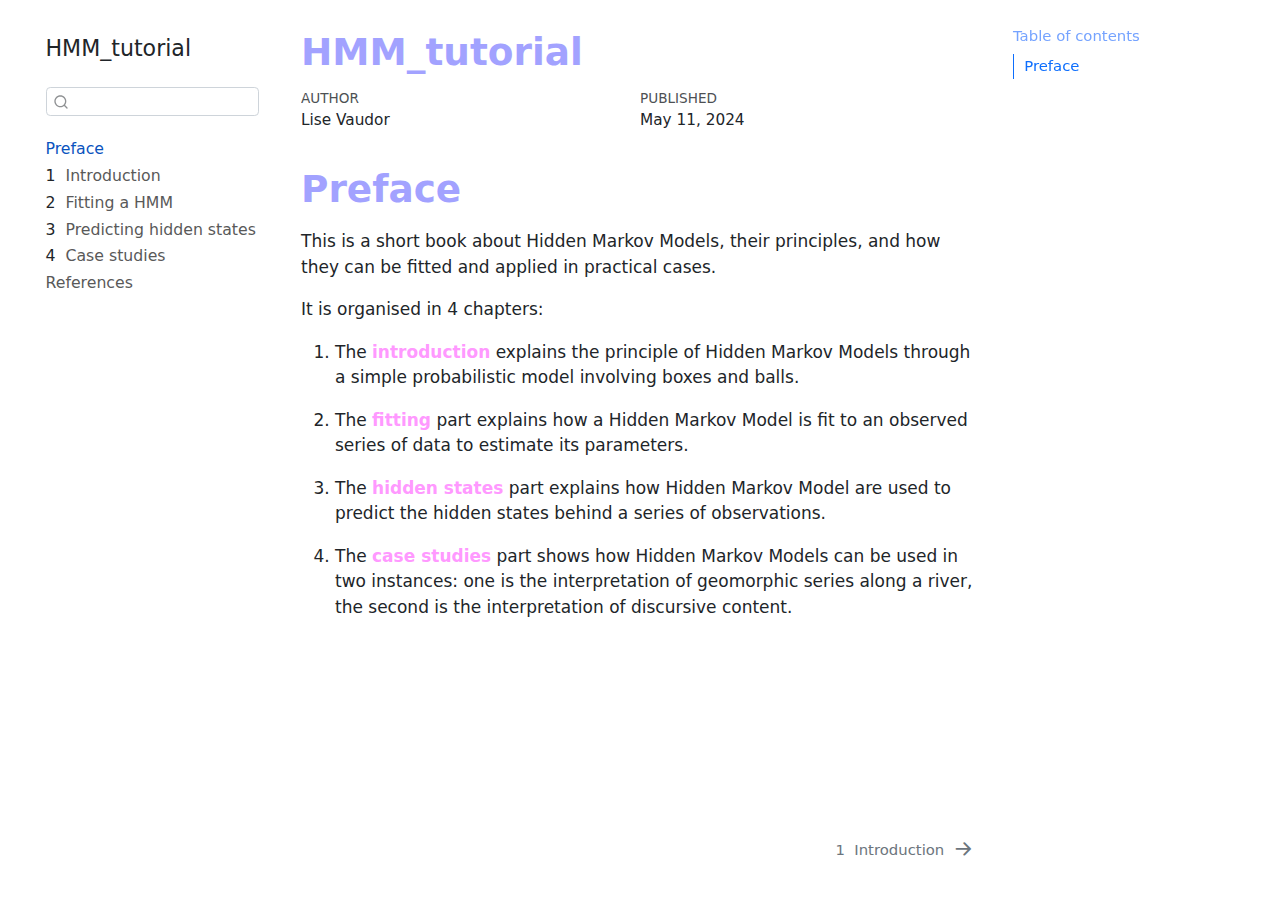
==== docs/index.html @ 858ee053 "first commit" ====
<!DOCTYPE html>
<html xmlns="http://www.w3.org/1999/xhtml" lang="en" xml:lang="en"><head>

<meta charset="utf-8">
<meta name="generator" content="quarto-1.3.361">

<meta name="viewport" content="width=device-width, initial-scale=1.0, user-scalable=yes">

<meta name="author" content="Lise Vaudor">
<meta name="dcterms.date" content="2024-05-11">

<title>HMM_tutorial</title>
<style>
code{white-space: pre-wrap;}
span.smallcaps{font-variant: small-caps;}
div.columns{display: flex; gap: min(4vw, 1.5em);}
div.column{flex: auto; overflow-x: auto;}
div.hanging-indent{margin-left: 1.5em; text-indent: -1.5em;}
ul.task-list{list-style: none;}
ul.task-list li input[type="checkbox"] {
  width: 0.8em;
  margin: 0 0.8em 0.2em -1em; /* quarto-specific, see https://github.com/quarto-dev/quarto-cli/issues/4556 */ 
  vertical-align: middle;
}
</style>


<script src="site_libs/quarto-nav/quarto-nav.js"></script>
<script src="site_libs/quarto-nav/headroom.min.js"></script>
<script src="site_libs/clipboard/clipboard.min.js"></script>
<script src="site_libs/quarto-search/autocomplete.umd.js"></script>
<script src="site_libs/quarto-search/fuse.min.js"></script>
<script src="site_libs/quarto-search/quarto-search.js"></script>
<meta name="quarto:offset" content="./">
<link href="./intro.html" rel="next">
<script src="site_libs/quarto-html/quarto.js"></script>
<script src="site_libs/quarto-html/popper.min.js"></script>
<script src="site_libs/quarto-html/tippy.umd.min.js"></script>
<script src="site_libs/quarto-html/anchor.min.js"></script>
<link href="site_libs/quarto-html/tippy.css" rel="stylesheet">
<link href="site_libs/quarto-html/quarto-syntax-highlighting.css" rel="stylesheet" id="quarto-text-highlighting-styles">
<script src="site_libs/bootstrap/bootstrap.min.js"></script>
<link href="site_libs/bootstrap/bootstrap-icons.css" rel="stylesheet">
<link href="site_libs/bootstrap/bootstrap.min.css" rel="stylesheet" id="quarto-bootstrap" data-mode="light">
<script id="quarto-search-options" type="application/json">{
  "location": "sidebar",
  "copy-button": false,
  "collapse-after": 3,
  "panel-placement": "start",
  "type": "textbox",
  "limit": 20,
  "language": {
    "search-no-results-text": "No results",
    "search-matching-documents-text": "matching documents",
    "search-copy-link-title": "Copy link to search",
    "search-hide-matches-text": "Hide additional matches",
    "search-more-match-text": "more match in this document",
    "search-more-matches-text": "more matches in this document",
    "search-clear-button-title": "Clear",
    "search-detached-cancel-button-title": "Cancel",
    "search-submit-button-title": "Submit",
    "search-label": "Search"
  }
}</script>


<link rel="stylesheet" href="style.css">
</head>

<body class="nav-sidebar floating">

<div id="quarto-search-results"></div>
  <header id="quarto-header" class="headroom fixed-top">
  <nav class="quarto-secondary-nav">
    <div class="container-fluid d-flex">
      <button type="button" class="quarto-btn-toggle btn" data-bs-toggle="collapse" data-bs-target="#quarto-sidebar,#quarto-sidebar-glass" aria-controls="quarto-sidebar" aria-expanded="false" aria-label="Toggle sidebar navigation" onclick="if (window.quartoToggleHeadroom) { window.quartoToggleHeadroom(); }">
        <i class="bi bi-layout-text-sidebar-reverse"></i>
      </button>
      <nav class="quarto-page-breadcrumbs" aria-label="breadcrumb"><ol class="breadcrumb"><li class="breadcrumb-item"><a href="./index.html">Preface</a></li></ol></nav>
      <a class="flex-grow-1" role="button" data-bs-toggle="collapse" data-bs-target="#quarto-sidebar,#quarto-sidebar-glass" aria-controls="quarto-sidebar" aria-expanded="false" aria-label="Toggle sidebar navigation" onclick="if (window.quartoToggleHeadroom) { window.quartoToggleHeadroom(); }">      
      </a>
      <button type="button" class="btn quarto-search-button" aria-label="" onclick="window.quartoOpenSearch();">
        <i class="bi bi-search"></i>
      </button>
    </div>
  </nav>
</header>
<!-- content -->
<div id="quarto-content" class="quarto-container page-columns page-rows-contents page-layout-article">
<!-- sidebar -->
  <nav id="quarto-sidebar" class="sidebar collapse collapse-horizontal sidebar-navigation floating overflow-auto">
    <div class="pt-lg-2 mt-2 text-left sidebar-header">
    <div class="sidebar-title mb-0 py-0">
      <a href="./">HMM_tutorial</a> 
    </div>
      </div>
        <div class="mt-2 flex-shrink-0 align-items-center">
        <div class="sidebar-search">
        <div id="quarto-search" class="" title="Search"></div>
        </div>
        </div>
    <div class="sidebar-menu-container"> 
    <ul class="list-unstyled mt-1">
        <li class="sidebar-item">
  <div class="sidebar-item-container"> 
  <a href="./index.html" class="sidebar-item-text sidebar-link active">
 <span class="menu-text">Preface</span></a>
  </div>
</li>
        <li class="sidebar-item">
  <div class="sidebar-item-container"> 
  <a href="./intro.html" class="sidebar-item-text sidebar-link">
 <span class="menu-text"><span class="chapter-number">1</span>&nbsp; <span class="chapter-title">Introduction</span></span></a>
  </div>
</li>
        <li class="sidebar-item">
  <div class="sidebar-item-container"> 
  <a href="./fitting.html" class="sidebar-item-text sidebar-link">
 <span class="menu-text"><span class="chapter-number">2</span>&nbsp; <span class="chapter-title">Fitting a HMM</span></span></a>
  </div>
</li>
        <li class="sidebar-item">
  <div class="sidebar-item-container"> 
  <a href="./hidden_states.html" class="sidebar-item-text sidebar-link">
 <span class="menu-text"><span class="chapter-number">3</span>&nbsp; <span class="chapter-title">Predicting hidden states</span></span></a>
  </div>
</li>
        <li class="sidebar-item">
  <div class="sidebar-item-container"> 
  <a href="./case_studies.html" class="sidebar-item-text sidebar-link">
 <span class="menu-text"><span class="chapter-number">4</span>&nbsp; <span class="chapter-title">Case studies</span></span></a>
  </div>
</li>
        <li class="sidebar-item">
  <div class="sidebar-item-container"> 
  <a href="./references.html" class="sidebar-item-text sidebar-link">
 <span class="menu-text">References</span></a>
  </div>
</li>
    </ul>
    </div>
</nav>
<div id="quarto-sidebar-glass" data-bs-toggle="collapse" data-bs-target="#quarto-sidebar,#quarto-sidebar-glass"></div>
<!-- margin-sidebar -->
    <div id="quarto-margin-sidebar" class="sidebar margin-sidebar">
        <nav id="TOC" role="doc-toc" class="toc-active">
    <h2 id="toc-title">Table of contents</h2>
   
  <ul>
  <li><a href="#preface" id="toc-preface" class="nav-link active" data-scroll-target="#preface">Preface</a></li>
  </ul>
</nav>
    </div>
<!-- main -->
<main class="content" id="quarto-document-content">

<header id="title-block-header" class="quarto-title-block default">
<div class="quarto-title">
<h1 class="title">HMM_tutorial</h1>
</div>



<div class="quarto-title-meta">

    <div>
    <div class="quarto-title-meta-heading">Author</div>
    <div class="quarto-title-meta-contents">
             <p>Lise Vaudor </p>
          </div>
  </div>
    
    <div>
    <div class="quarto-title-meta-heading">Published</div>
    <div class="quarto-title-meta-contents">
      <p class="date">May 11, 2024</p>
    </div>
  </div>
  
    
  </div>
  

</header>

<section id="preface" class="level1 unnumbered">
<h1 class="unnumbered">Preface</h1>
<p>This is a short book about Hidden Markov Models, their principles, and how they can be fitted and applied in practical cases.</p>
<p>It is organised in 4 chapters:</p>
<ol type="1">
<li><p>The <strong>introduction</strong> explains the principle of Hidden Markov Models through a simple probabilistic model involving boxes and balls.</p></li>
<li><p>The <strong>fitting</strong> part explains how a Hidden Markov Model is fit to an observed series of data to estimate its parameters.</p></li>
<li><p>The <strong>hidden states</strong> part explains how Hidden Markov Model are used to predict the hidden states behind a series of observations.</p></li>
<li><p>The <strong>case studies</strong> part shows how Hidden Markov Models can be used in two instances: one is the interpretation of geomorphic series along a river, the second is the interpretation of discursive content.</p></li>
</ol>


</section>

</main> <!-- /main -->
<script id="quarto-html-after-body" type="application/javascript">
window.document.addEventListener("DOMContentLoaded", function (event) {
  const toggleBodyColorMode = (bsSheetEl) => {
    const mode = bsSheetEl.getAttribute("data-mode");
    const bodyEl = window.document.querySelector("body");
    if (mode === "dark") {
      bodyEl.classList.add("quarto-dark");
      bodyEl.classList.remove("quarto-light");
    } else {
      bodyEl.classList.add("quarto-light");
      bodyEl.classList.remove("quarto-dark");
    }
  }
  const toggleBodyColorPrimary = () => {
    const bsSheetEl = window.document.querySelector("link#quarto-bootstrap");
    if (bsSheetEl) {
      toggleBodyColorMode(bsSheetEl);
    }
  }
  toggleBodyColorPrimary();  
  const icon = "";
  const anchorJS = new window.AnchorJS();
  anchorJS.options = {
    placement: 'right',
    icon: icon
  };
  anchorJS.add('.anchored');
  const isCodeAnnotation = (el) => {
    for (const clz of el.classList) {
      if (clz.startsWith('code-annotation-')) {                     
        return true;
      }
    }
    return false;
  }
  const clipboard = new window.ClipboardJS('.code-copy-button', {
    text: function(trigger) {
      const codeEl = trigger.previousElementSibling.cloneNode(true);
      for (const childEl of codeEl.children) {
        if (isCodeAnnotation(childEl)) {
          childEl.remove();
        }
      }
      return codeEl.innerText;
    }
  });
  clipboard.on('success', function(e) {
    // button target
    const button = e.trigger;
    // don't keep focus
    button.blur();
    // flash "checked"
    button.classList.add('code-copy-button-checked');
    var currentTitle = button.getAttribute("title");
    button.setAttribute("title", "Copied!");
    let tooltip;
    if (window.bootstrap) {
      button.setAttribute("data-bs-toggle", "tooltip");
      button.setAttribute("data-bs-placement", "left");
      button.setAttribute("data-bs-title", "Copied!");
      tooltip = new bootstrap.Tooltip(button, 
        { trigger: "manual", 
          customClass: "code-copy-button-tooltip",
          offset: [0, -8]});
      tooltip.show();    
    }
    setTimeout(function() {
      if (tooltip) {
        tooltip.hide();
        button.removeAttribute("data-bs-title");
        button.removeAttribute("data-bs-toggle");
        button.removeAttribute("data-bs-placement");
      }
      button.setAttribute("title", currentTitle);
      button.classList.remove('code-copy-button-checked');
    }, 1000);
    // clear code selection
    e.clearSelection();
  });
  function tippyHover(el, contentFn) {
    const config = {
      allowHTML: true,
      content: contentFn,
      maxWidth: 500,
      delay: 100,
      arrow: false,
      appendTo: function(el) {
          return el.parentElement;
      },
      interactive: true,
      interactiveBorder: 10,
      theme: 'quarto',
      placement: 'bottom-start'
    };
    window.tippy(el, config); 
  }
  const noterefs = window.document.querySelectorAll('a[role="doc-noteref"]');
  for (var i=0; i<noterefs.length; i++) {
    const ref = noterefs[i];
    tippyHover(ref, function() {
      // use id or data attribute instead here
      let href = ref.getAttribute('data-footnote-href') || ref.getAttribute('href');
      try { href = new URL(href).hash; } catch {}
      const id = href.replace(/^#\/?/, "");
      const note = window.document.getElementById(id);
      return note.innerHTML;
    });
  }
      let selectedAnnoteEl;
      const selectorForAnnotation = ( cell, annotation) => {
        let cellAttr = 'data-code-cell="' + cell + '"';
        let lineAttr = 'data-code-annotation="' +  annotation + '"';
        const selector = 'span[' + cellAttr + '][' + lineAttr + ']';
        return selector;
      }
      const selectCodeLines = (annoteEl) => {
        const doc = window.document;
        const targetCell = annoteEl.getAttribute("data-target-cell");
        const targetAnnotation = annoteEl.getAttribute("data-target-annotation");
        const annoteSpan = window.document.querySelector(selectorForAnnotation(targetCell, targetAnnotation));
        const lines = annoteSpan.getAttribute("data-code-lines").split(",");
        const lineIds = lines.map((line) => {
          return targetCell + "-" + line;
        })
        let top = null;
        let height = null;
        let parent = null;
        if (lineIds.length > 0) {
            //compute the position of the single el (top and bottom and make a div)
            const el = window.document.getElementById(lineIds[0]);
            top = el.offsetTop;
            height = el.offsetHeight;
            parent = el.parentElement.parentElement;
          if (lineIds.length > 1) {
            const lastEl = window.document.getElementById(lineIds[lineIds.length - 1]);
            const bottom = lastEl.offsetTop + lastEl.offsetHeight;
            height = bottom - top;
          }
          if (top !== null && height !== null && parent !== null) {
            // cook up a div (if necessary) and position it 
            let div = window.document.getElementById("code-annotation-line-highlight");
            if (div === null) {
              div = window.document.createElement("div");
              div.setAttribute("id", "code-annotation-line-highlight");
              div.style.position = 'absolute';
              parent.appendChild(div);
            }
            div.style.top = top - 2 + "px";
            div.style.height = height + 4 + "px";
            let gutterDiv = window.document.getElementById("code-annotation-line-highlight-gutter");
            if (gutterDiv === null) {
              gutterDiv = window.document.createElement("div");
              gutterDiv.setAttribute("id", "code-annotation-line-highlight-gutter");
              gutterDiv.style.position = 'absolute';
              const codeCell = window.document.getElementById(targetCell);
              const gutter = codeCell.querySelector('.code-annotation-gutter');
              gutter.appendChild(gutterDiv);
            }
            gutterDiv.style.top = top - 2 + "px";
            gutterDiv.style.height = height + 4 + "px";
          }
          selectedAnnoteEl = annoteEl;
        }
      };
      const unselectCodeLines = () => {
        const elementsIds = ["code-annotation-line-highlight", "code-annotation-line-highlight-gutter"];
        elementsIds.forEach((elId) => {
          const div = window.document.getElementById(elId);
          if (div) {
            div.remove();
          }
        });
        selectedAnnoteEl = undefined;
      };
      // Attach click handler to the DT
      const annoteDls = window.document.querySelectorAll('dt[data-target-cell]');
      for (const annoteDlNode of annoteDls) {
        annoteDlNode.addEventListener('click', (event) => {
          const clickedEl = event.target;
          if (clickedEl !== selectedAnnoteEl) {
            unselectCodeLines();
            const activeEl = window.document.querySelector('dt[data-target-cell].code-annotation-active');
            if (activeEl) {
              activeEl.classList.remove('code-annotation-active');
            }
            selectCodeLines(clickedEl);
            clickedEl.classList.add('code-annotation-active');
          } else {
            // Unselect the line
            unselectCodeLines();
            clickedEl.classList.remove('code-annotation-active');
          }
        });
      }
  const findCites = (el) => {
    const parentEl = el.parentElement;
    if (parentEl) {
      const cites = parentEl.dataset.cites;
      if (cites) {
        return {
          el,
          cites: cites.split(' ')
        };
      } else {
        return findCites(el.parentElement)
      }
    } else {
      return undefined;
    }
  };
  var bibliorefs = window.document.querySelectorAll('a[role="doc-biblioref"]');
  for (var i=0; i<bibliorefs.length; i++) {
    const ref = bibliorefs[i];
    const citeInfo = findCites(ref);
    if (citeInfo) {
      tippyHover(citeInfo.el, function() {
        var popup = window.document.createElement('div');
        citeInfo.cites.forEach(function(cite) {
          var citeDiv = window.document.createElement('div');
          citeDiv.classList.add('hanging-indent');
          citeDiv.classList.add('csl-entry');
          var biblioDiv = window.document.getElementById('ref-' + cite);
          if (biblioDiv) {
            citeDiv.innerHTML = biblioDiv.innerHTML;
          }
          popup.appendChild(citeDiv);
        });
        return popup.innerHTML;
      });
    }
  }
});
</script>
<nav class="page-navigation">
  <div class="nav-page nav-page-previous">
  </div>
  <div class="nav-page nav-page-next">
      <a href="./intro.html" class="pagination-link">
        <span class="nav-page-text"><span class="chapter-number">1</span>&nbsp; <span class="chapter-title">Introduction</span></span> <i class="bi bi-arrow-right-short"></i>
      </a>
  </div>
</nav>
</div> <!-- /content -->



</body></html>
---- docs/site_libs/quarto-html/tippy.css ----
.tippy-box[data-animation=fade][data-state=hidden]{opacity:0}[data-tippy-root]{max-width:calc(100vw - 10px)}.tippy-box{position:relative;background-color:#333;color:#fff;border-radius:4px;font-size:14px;line-height:1.4;white-space:normal;outline:0;transition-property:transform,visibility,opacity}.tippy-box[data-placement^=top]>.tippy-arrow{bottom:0}.tippy-box[data-placement^=top]>.tippy-arrow:before{bottom:-7px;left:0;border-width:8px 8px 0;border-top-color:initial;transform-origin:center top}.tippy-box[data-placement^=bottom]>.tippy-arrow{top:0}.tippy-box[data-placement^=bottom]>.tippy-arrow:before{top:-7px;left:0;border-width:0 8px 8px;border-bottom-color:initial;transform-origin:center bottom}.tippy-box[data-placement^=left]>.tippy-arrow{right:0}.tippy-box[data-placement^=left]>.tippy-arrow:before{border-width:8px 0 8px 8px;border-left-color:initial;right:-7px;transform-origin:center left}.tippy-box[data-placement^=right]>.tippy-arrow{left:0}.tippy-box[data-placement^=right]>.tippy-arrow:before{left:-7px;border-width:8px 8px 8px 0;border-right-color:initial;transform-origin:center right}.tippy-box[data-inertia][data-state=visible]{transition-timing-function:cubic-bezier(.54,1.5,.38,1.11)}.tippy-arrow{width:16px;height:16px;color:#333}.tippy-arrow:before{content:"";position:absolute;border-color:transparent;border-style:solid}.tippy-content{position:relative;padding:5px 9px;z-index:1}
---- docs/site_libs/quarto-html/quarto-syntax-highlighting.css ----
/* quarto syntax highlight colors */
:root {
  --quarto-hl-ot-color: #003B4F;
  --quarto-hl-at-color: #657422;
  --quarto-hl-ss-color: #20794D;
  --quarto-hl-an-color: #5E5E5E;
  --quarto-hl-fu-color: #4758AB;
  --quarto-hl-st-color: #20794D;
  --quarto-hl-cf-color: #003B4F;
  --quarto-hl-op-color: #5E5E5E;
  --quarto-hl-er-color: #AD0000;
  --quarto-hl-bn-color: #AD0000;
  --quarto-hl-al-color: #AD0000;
  --quarto-hl-va-color: #111111;
  --quarto-hl-bu-color: inherit;
  --quarto-hl-ex-color: inherit;
  --quarto-hl-pp-color: #AD0000;
  --quarto-hl-in-color: #5E5E5E;
  --quarto-hl-vs-color: #20794D;
  --quarto-hl-wa-color: #5E5E5E;
  --quarto-hl-do-color: #5E5E5E;
  --quarto-hl-im-color: #00769E;
  --quarto-hl-ch-color: #20794D;
  --quarto-hl-dt-color: #AD0000;
  --quarto-hl-fl-color: #AD0000;
  --quarto-hl-co-color: #5E5E5E;
  --quarto-hl-cv-color: #5E5E5E;
  --quarto-hl-cn-color: #8f5902;
  --quarto-hl-sc-color: #5E5E5E;
  --quarto-hl-dv-color: #AD0000;
  --quarto-hl-kw-color: #003B4F;
}

/* other quarto variables */
:root {
  --quarto-font-monospace: SFMono-Regular, Menlo, Monaco, Consolas, "Liberation Mono", "Courier New", monospace;
}

pre > code.sourceCode > span {
  color: #003B4F;
}

code span {
  color: #003B4F;
}

code.sourceCode > span {
  color: #003B4F;
}

div.sourceCode,
div.sourceCode pre.sourceCode {
  color: #003B4F;
}

code span.ot {
  color: #003B4F;
  font-style: inherit;
}

code span.at {
  color: #657422;
  font-style: inherit;
}

code span.ss {
  color: #20794D;
  font-style: inherit;
}

code span.an {
  color: #5E5E5E;
  font-style: inherit;
}

code span.fu {
  color: #4758AB;
  font-style: inherit;
}

code span.st {
  color: #20794D;
  font-style: inherit;
}

code span.cf {
  color: #003B4F;
  font-style: inherit;
}

code span.op {
  color: #5E5E5E;
  font-style: inherit;
}

code span.er {
  color: #AD0000;
  font-style: inherit;
}

code span.bn {
  color: #AD0000;
  font-style: inherit;
}

code span.al {
  color: #AD0000;
  font-style: inherit;
}

code span.va {
  color: #111111;
  font-style: inherit;
}

code span.bu {
  font-style: inherit;
}

code span.ex {
  font-style: inherit;
}

code span.pp {
  color: #AD0000;
  font-style: inherit;
}

code span.in {
  color: #5E5E5E;
  font-style: inherit;
}

code span.vs {
  color: #20794D;
  font-style: inherit;
}

code span.wa {
  color: #5E5E5E;
  font-style: italic;
}

code span.do {
  color: #5E5E5E;
  font-style: italic;
}

code span.im {
  color: #00769E;
  font-style: inherit;
}

code span.ch {
  color: #20794D;
  font-style: inherit;
}

code span.dt {
  color: #AD0000;
  font-style: inherit;
}

code span.fl {
  color: #AD0000;
  font-style: inherit;
}

code span.co {
  color: #5E5E5E;
  font-style: inherit;
}

code span.cv {
  color: #5E5E5E;
  font-style: italic;
}

code span.cn {
  color: #8f5902;
  font-style: inherit;
}

code span.sc {
  color: #5E5E5E;
  font-style: inherit;
}

code span.dv {
  color: #AD0000;
  font-style: inherit;
}

code span.kw {
  color: #003B4F;
  font-style: inherit;
}

.prevent-inlining {
  content: "</";
}

/*# sourceMappingURL=debc5d5d77c3f9108843748ff7464032.css.map */
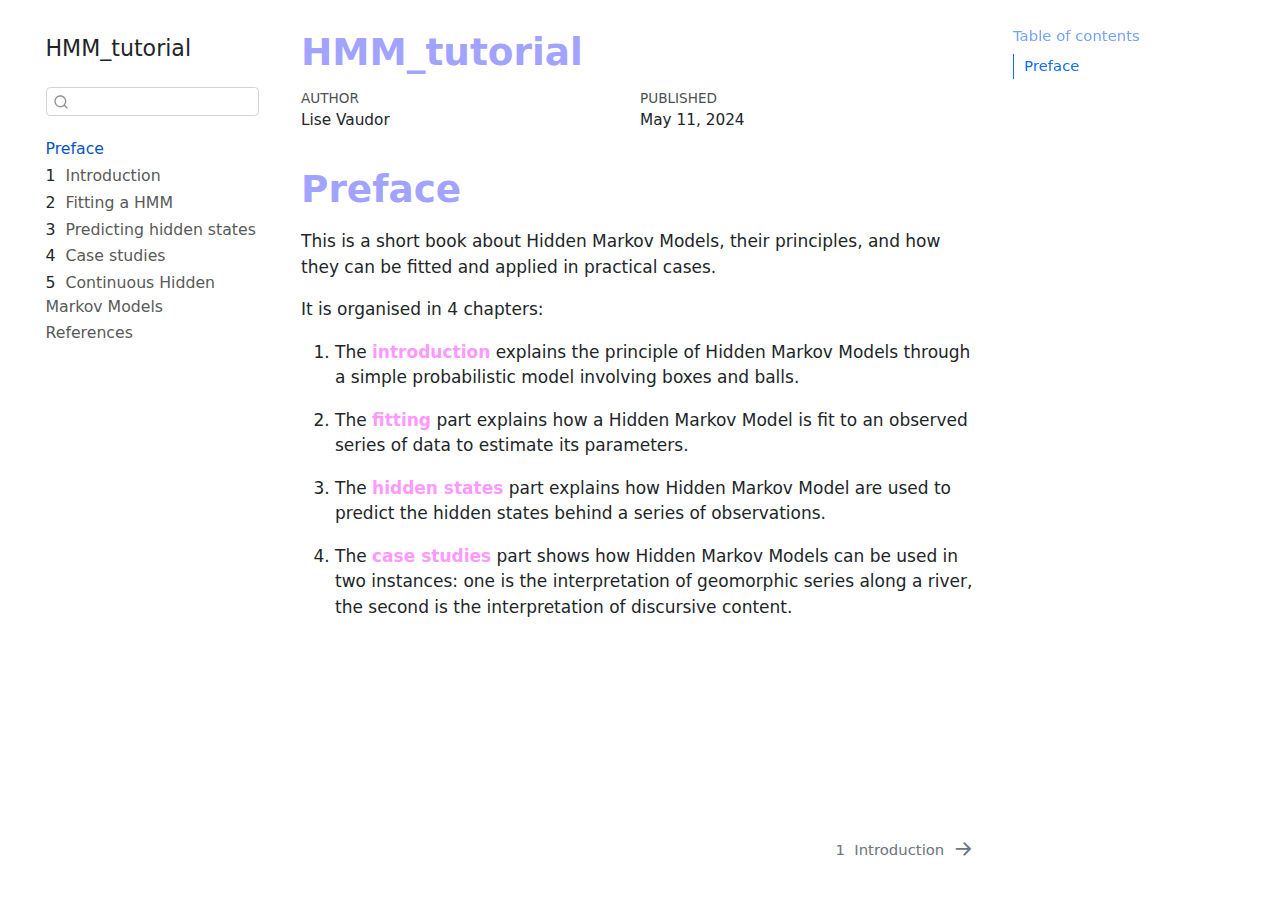
==== commit d5a96e94: "minor changes" ====
--- a/docs/index.html
+++ b/docs/index.html
@@ -129,6 +129,12 @@
   <div class="sidebar-item-container"> 
   <a href="./case_studies.html" class="sidebar-item-text sidebar-link">
  <span class="menu-text"><span class="chapter-number">4</span>&nbsp; <span class="chapter-title">Case studies</span></span></a>
+  </div>
+</li>
+        <li class="sidebar-item">
+  <div class="sidebar-item-container"> 
+  <a href="./continuous_HMMs.html" class="sidebar-item-text sidebar-link">
+ <span class="menu-text"><span class="chapter-number">5</span>&nbsp; <span class="chapter-title">Continuous Hidden Markov Models</span></span></a>
   </div>
 </li>
         <li class="sidebar-item">
